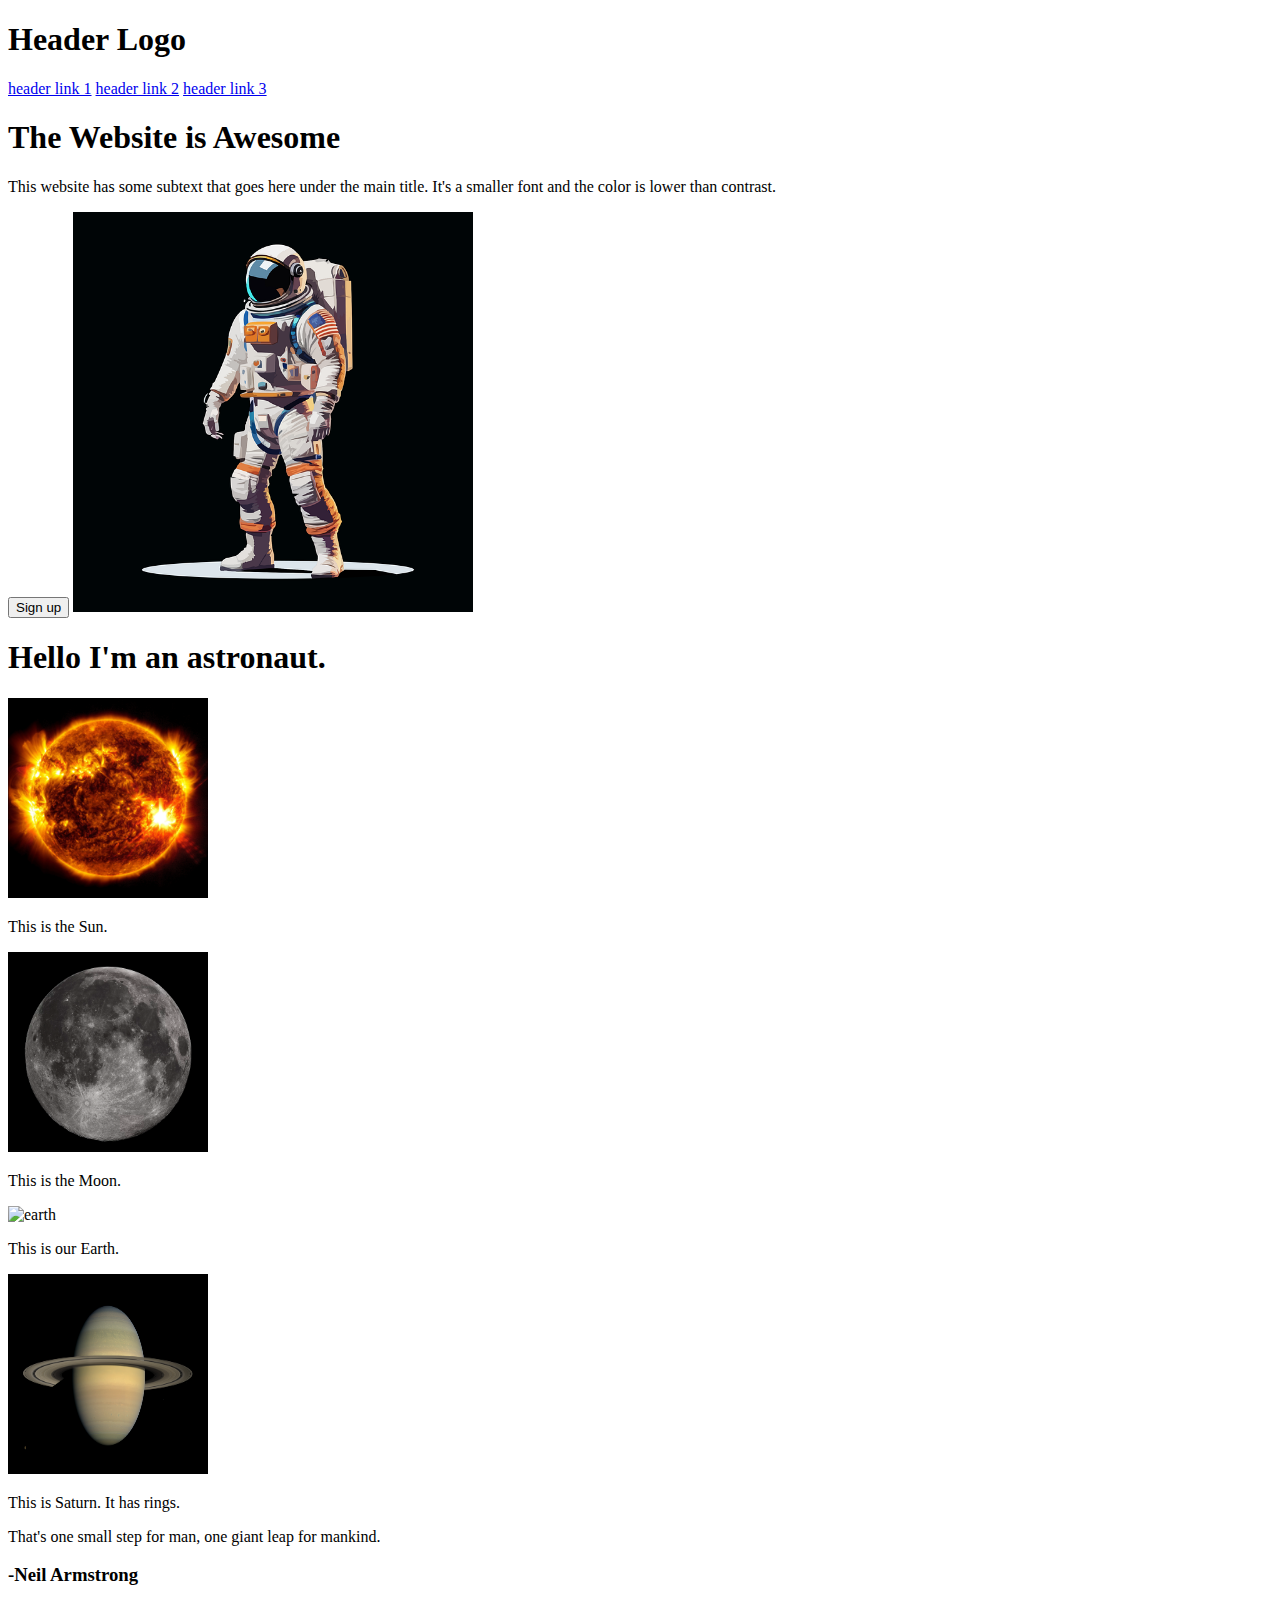
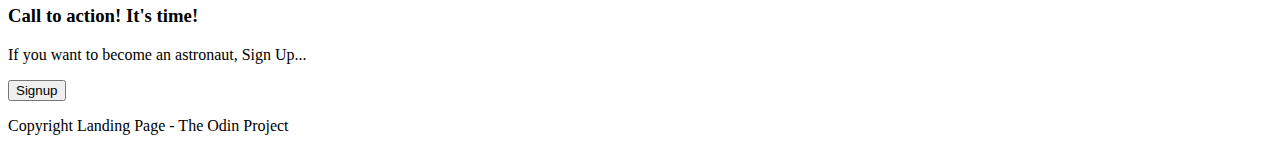
==== index.html @ 680029b4 "Structured the landing page without any styles added to it." ====
<!DOCTYPE html>
<html lang="en">
<head>
    <meta charset="UTF-8">
    <meta name="viewport" content="width=device-width, initial-scale=1.0">
    <title>Landing Page</title>
</head>
<body>
    <section class="header">
        <div class="nav">
            <h1>Header Logo</h1>
            <a href="/link1">header link 1</a>
            <a href="/link2">header link 2</a>
            <a href="/link3">header link 3</a>
        </div>
        <div class="intro">
            <h1>The Website is Awesome</h1>
            <p>This website has some subtext that goes here under the main title. It's a smaller font and the color is lower than contrast.</p>
            <button>Sign up</button>
            <img src="./images/astronaut.webp" alt="Astronaut Image" width="400px" height="400px">
        </div>
    </section>
    <section class="information">
        <div class="heading">
            <h1>Hello I'm an astronaut.</h1>
        </div>
        <div class="my-images">
            <div class="sun">
                <img src="./images/sun.webp" alt="sun" width="200px" height="200px">
                <p>This is the Sun.</p>
            </div>
            <div class="moon">
                <img src="./images/moon.webp" alt="moon" width="200px" height="200px">
                <p>This is the Moon.</p>
            </div>
            <div class="earth">
                <img src="./images/earth.jpg" alt="earth" width="200px" height="200px">
                <p>This is our Earth.</p>
            </div>
            <div class="saturn">
                <img src="./images/saturn.jpg" alt="saturn" width="200px" height="200px">
                <p>This is Saturn. It has rings.</p>
            </div>
        </div>
    </section>
    <section class="quote">
        <div class="neil-quote">
            <p>That's one small step for man, one giant leap for mankind.</p>
            <h3>-Neil Armstrong</h3>
        </div>
    </section>
    <section class="action">
        <div class="signup">
            <h3>Call to action! It's time!</h3>
            <p>If you want to become an astronaut, Sign Up...</p>
        </div>
        <button>Signup</button>
    </section>
    <section class="footer">
        <p>Copyright Landing Page - The Odin Project</p>
    </section>
</body>
</html>
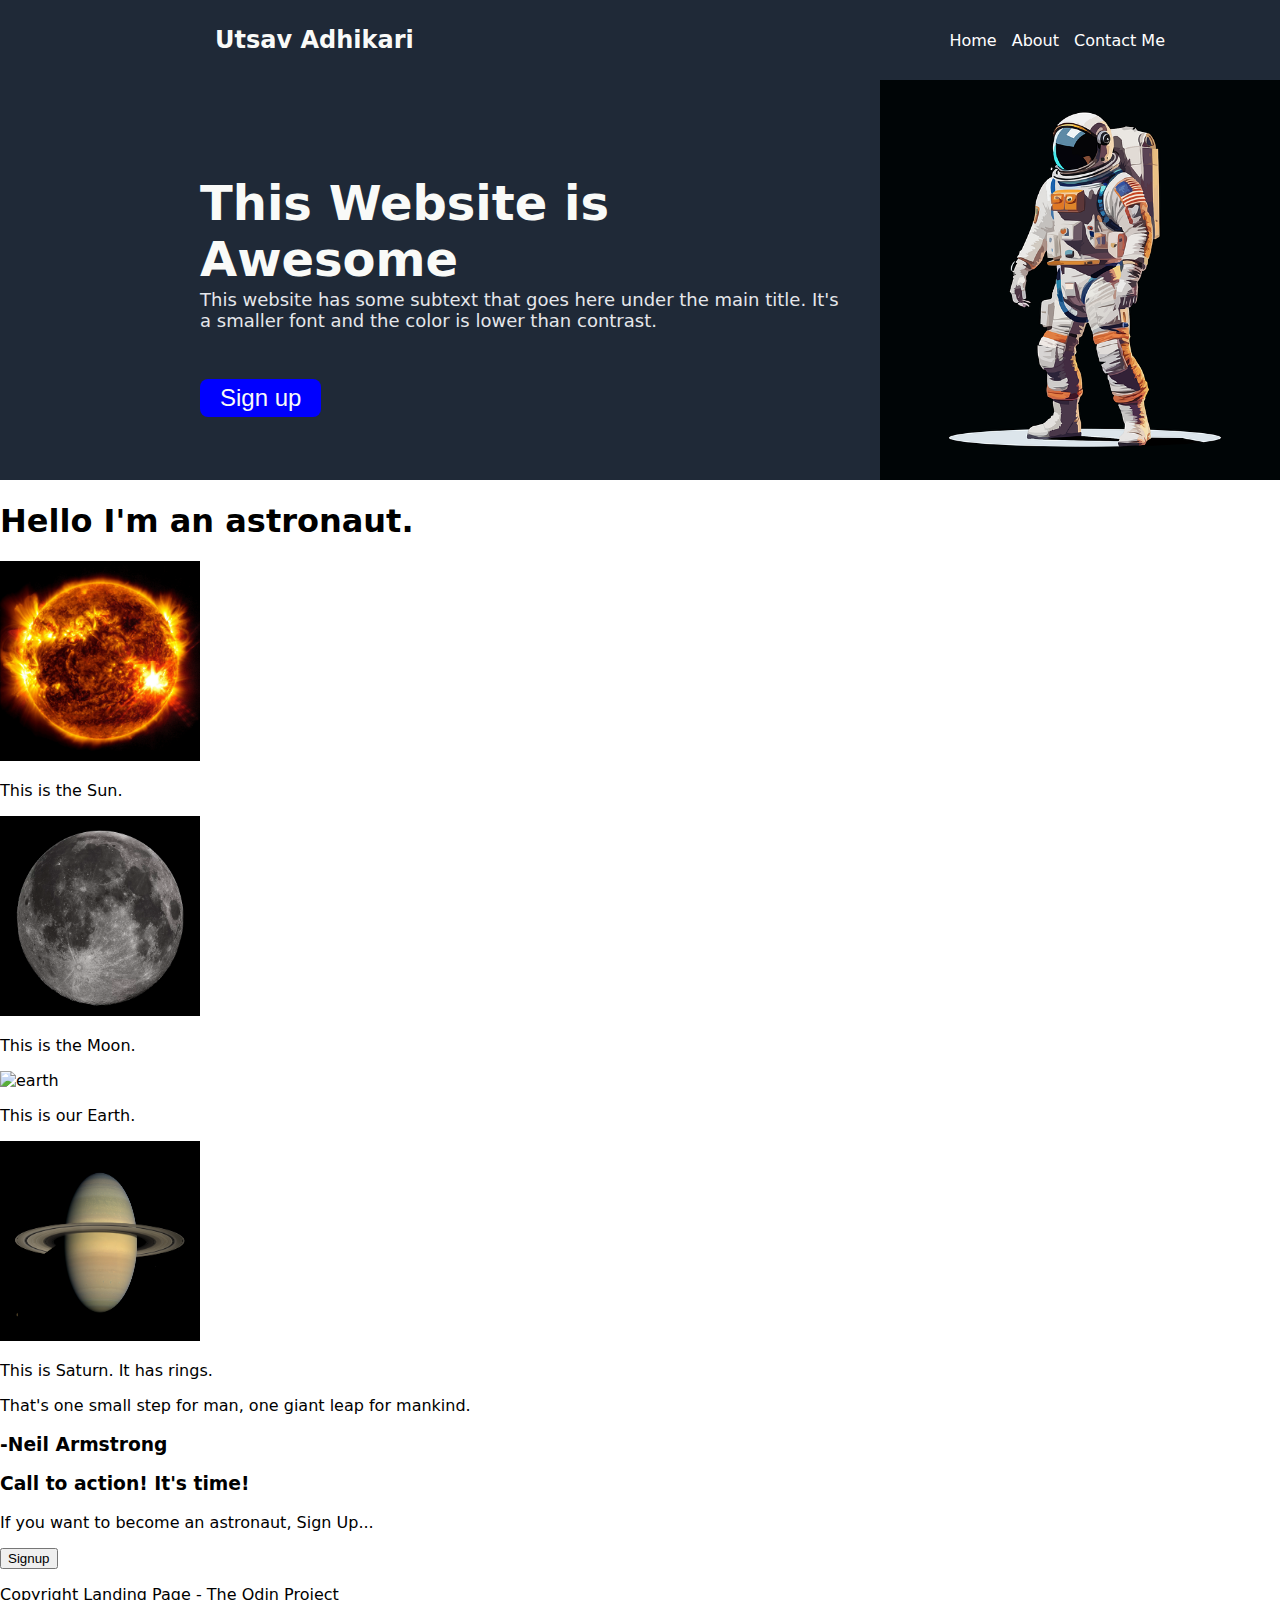
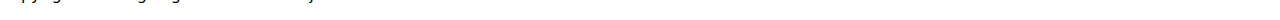
==== commit 812978d9: "Adding styles to half the page" ====
--- a/index.html
+++ b/index.html
@@ -4,19 +4,24 @@
     <meta charset="UTF-8">
     <meta name="viewport" content="width=device-width, initial-scale=1.0">
     <title>Landing Page</title>
+    <link rel="stylesheet" href="styles.css">
 </head>
 <body>
     <section class="header">
         <div class="nav">
-            <h1>Header Logo</h1>
-            <a href="/link1">header link 1</a>
-            <a href="/link2">header link 2</a>
-            <a href="/link3">header link 3</a>
+            <h1>Utsav Adhikari</h1>
+            <div class="links">
+                <a href="/link1">Home</a>
+                <a href="/link2">About</a>
+                <a href="/link3">Contact Me</a>
+            </div>
         </div>
         <div class="intro">
-            <h1>The Website is Awesome</h1>
-            <p>This website has some subtext that goes here under the main title. It's a smaller font and the color is lower than contrast.</p>
-            <button>Sign up</button>
+            <div class="three">
+                <h1>This Website is Awesome</h1>
+                <p>This website has some subtext that goes here under the main title. It's a smaller font and the color is lower than contrast.</p>
+                <button>Sign up</button>
+            </div>
             <img src="./images/astronaut.webp" alt="Astronaut Image" width="400px" height="400px">
         </div>
     </section>
--- a/styles.css
+++ b/styles.css
@@ -0,0 +1,66 @@
+a{
+    text-decoration: none;
+    color: white;
+}
+
+body{
+    margin: 0;
+    padding: 0;
+    font-family: system-ui, -apple-system, BlinkMacSystemFont, 'Segoe UI', Roboto, Oxygen, Ubuntu, Cantarell, 'Open Sans', 'Helvetica Neue', sans-serif;
+}
+
+.header{
+    background-color: #1f2937;
+}
+
+.nav{
+    display: flex;
+    padding: 10px 15px;
+}
+
+.nav h1{
+    margin-left: 200px;
+    font-size: 24px;
+    color: #f9faf8;
+}
+
+.links{
+    display: flex;
+    justify-content: flex-end;
+    gap: 15px;
+    align-items: center;
+    margin-left: auto;
+    margin-right: 100px;
+}
+
+.intro{
+    display:flex;
+    justify-content: center;
+    align-items: center;
+    gap: 30px;
+    margin-left: 200px;
+}
+
+.three h1{
+    font-size: 48px;
+    font-weight: bolder;
+    flex-wrap: wrap;
+    color: #f9faf8;
+}
+
+.three p{
+    font-size: 18px;
+    color: #e5e7eb;
+    position: relative;
+    top: -30px;
+}
+
+.three button{
+    font-size: 24px;
+    padding: 5px 20px;
+    background-color: blue;
+    color: #f9faf8;
+    border: none;
+    border-radius: 8px;
+}
+
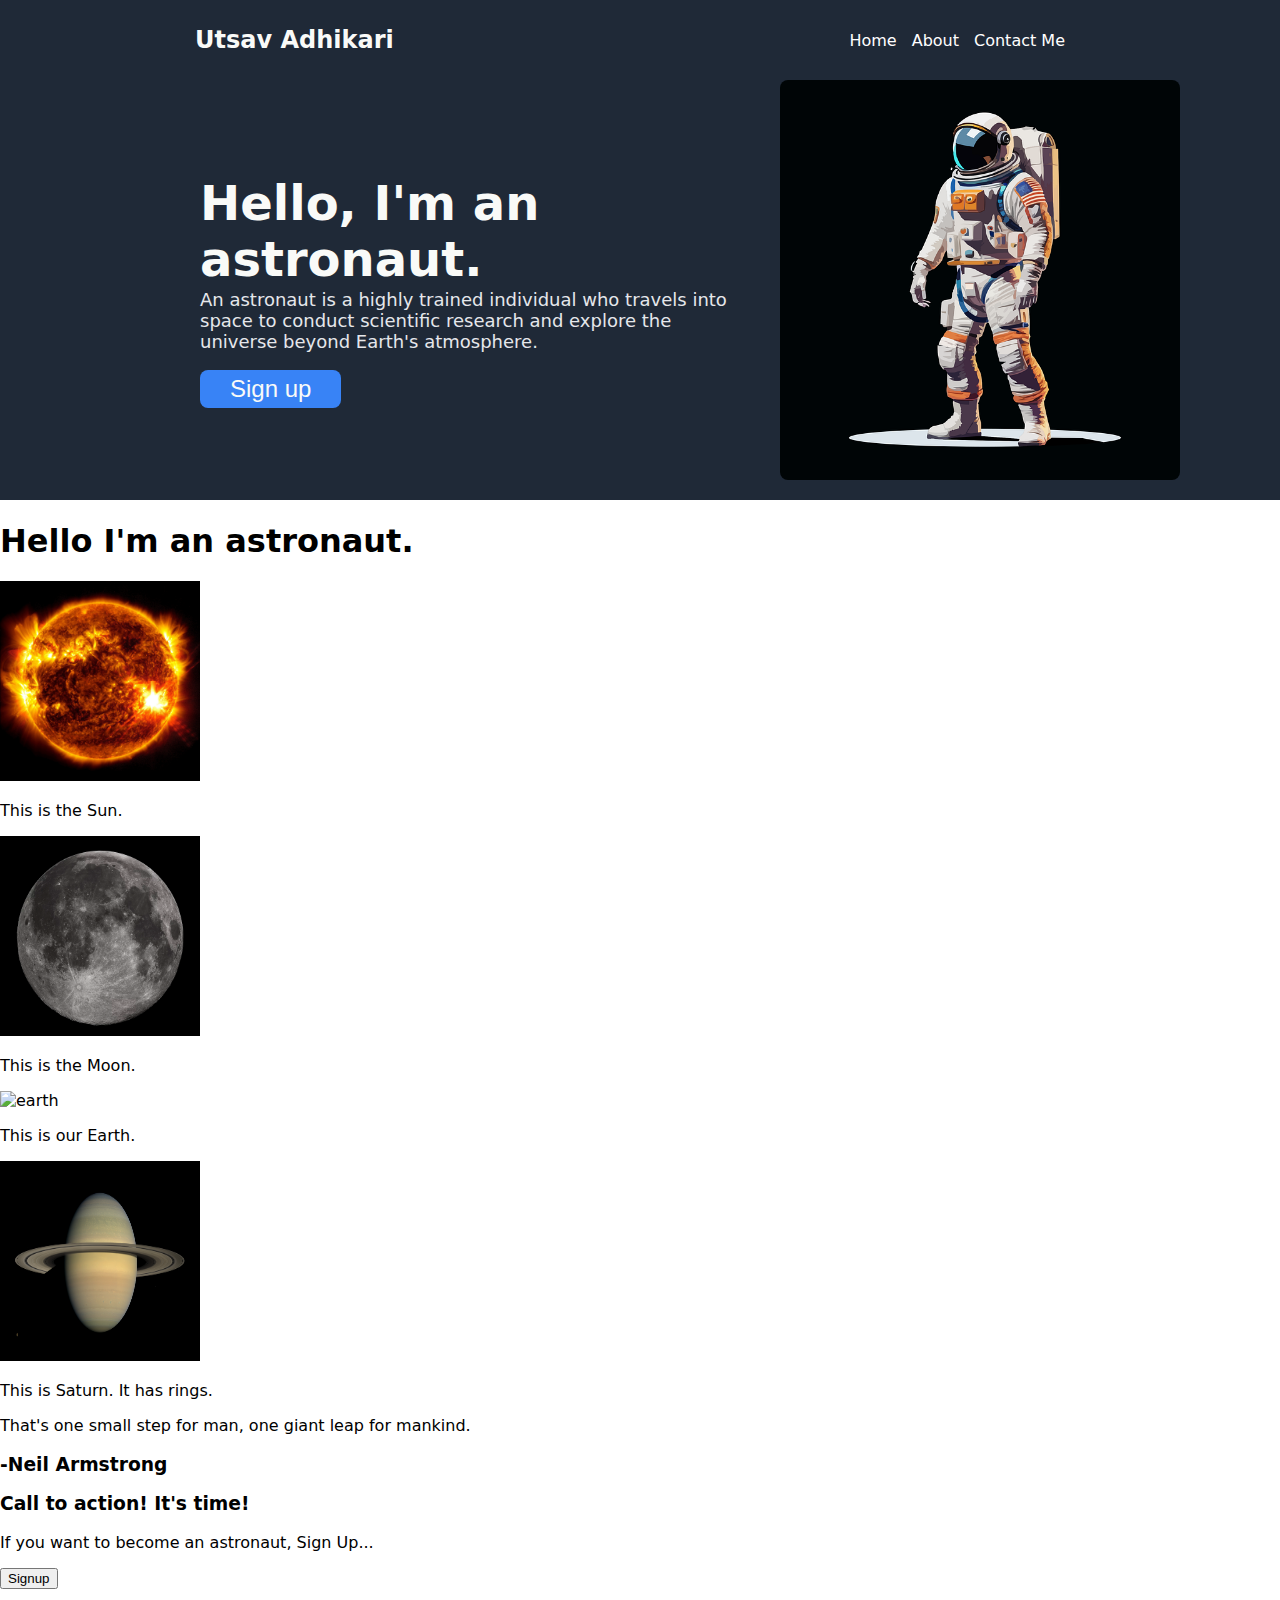
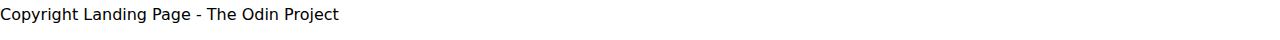
==== commit a224e7f6: "Added some descriptions for the page like new headings and paragraphs" ====
--- a/index.html
+++ b/index.html
@@ -18,8 +18,8 @@
         </div>
         <div class="intro">
             <div class="three">
-                <h1>This Website is Awesome</h1>
-                <p>This website has some subtext that goes here under the main title. It's a smaller font and the color is lower than contrast.</p>
+                <h1>Hello, I'm an astronaut.</h1>
+                <p>An astronaut is a highly trained individual who travels into space to conduct scientific research and explore the universe beyond Earth's atmosphere.</p>
                 <button>Sign up</button>
             </div>
             <img src="./images/astronaut.webp" alt="Astronaut Image" width="400px" height="400px">
--- a/styles.css
+++ b/styles.css
@@ -19,7 +19,7 @@
 }
 
 .nav h1{
-    margin-left: 200px;
+    margin-left: 180px;
     font-size: 24px;
     color: #f9faf8;
 }
@@ -30,7 +30,7 @@
     gap: 15px;
     align-items: center;
     margin-left: auto;
-    margin-right: 100px;
+    margin-right: 200px;
 }
 
 .intro{
@@ -57,10 +57,17 @@
 
 .three button{
     font-size: 24px;
-    padding: 5px 20px;
-    background-color: blue;
+    padding: 5px 30px;
+    background-color: #3883f6;
     color: #f9faf8;
     border: none;
     border-radius: 8px;
+    position: relative;
+    top: -30px;
 }
 
+.intro img{
+    border-radius: 8px;
+    margin-right: 100px;
+    margin-bottom: 20px;
+}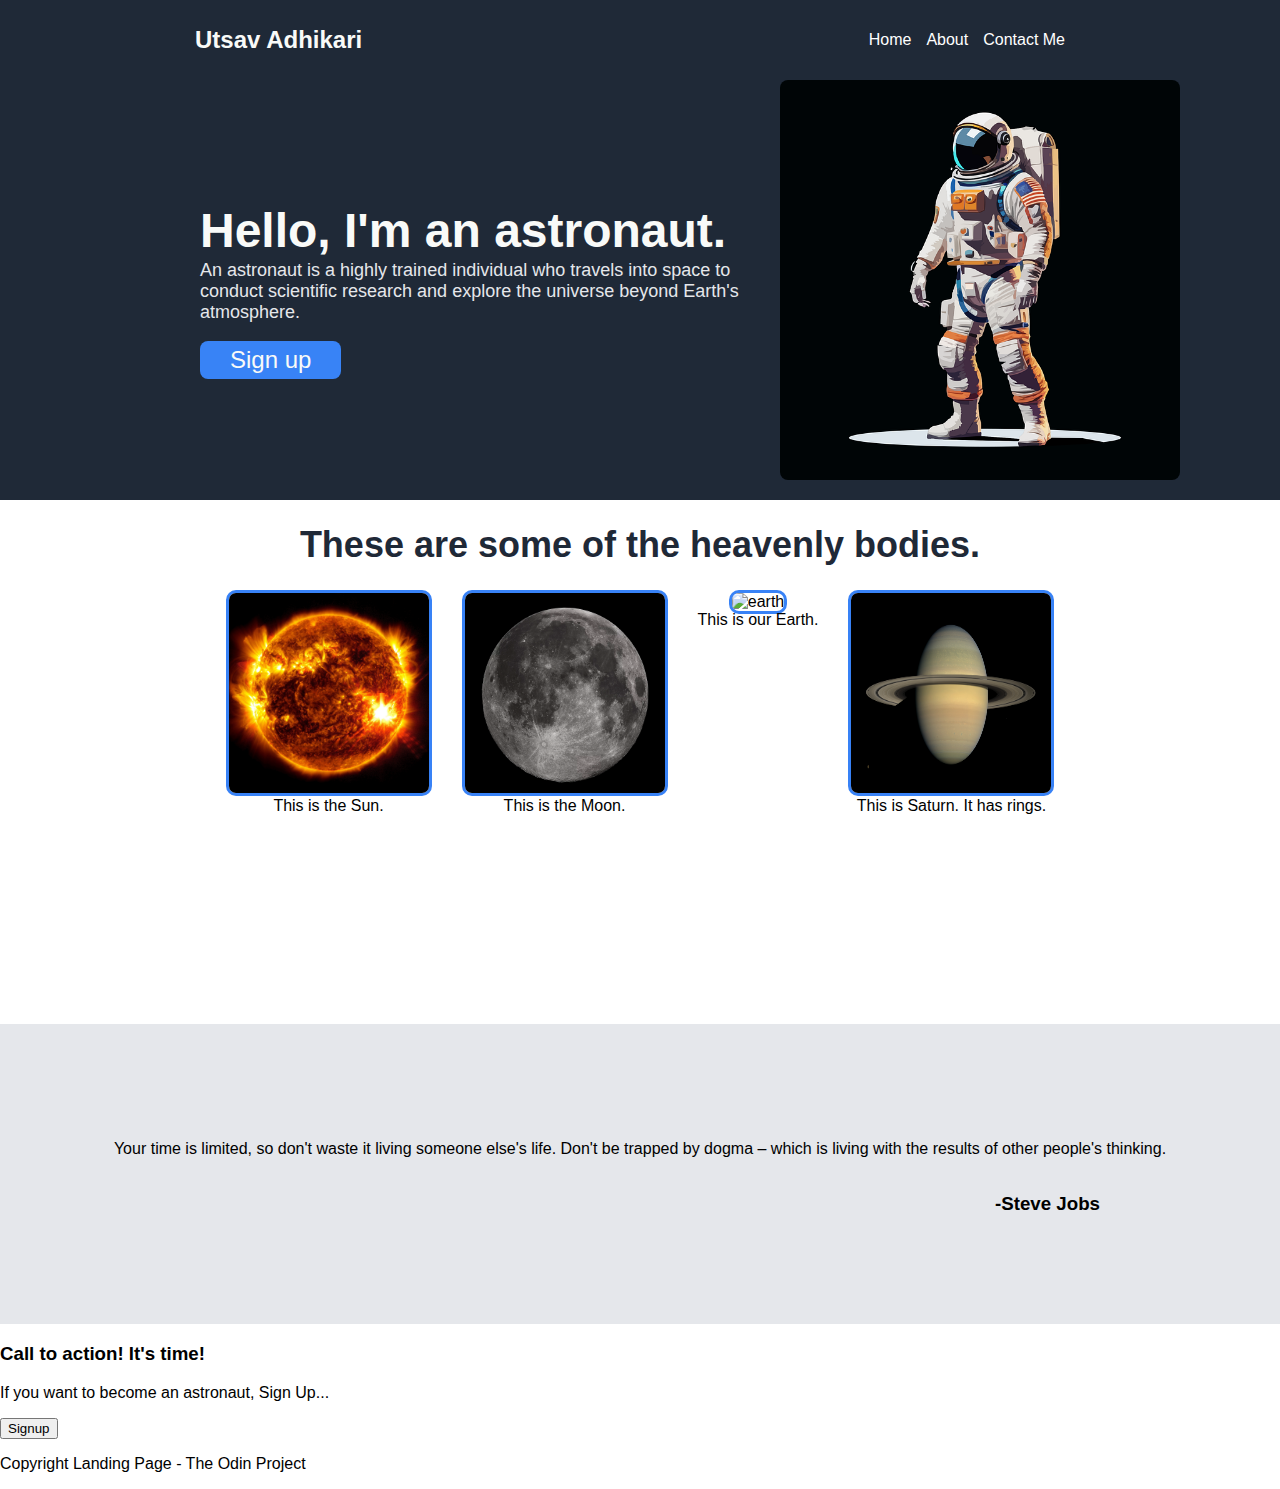
==== commit 3dad9d63: "added styles to the quote section" ====
--- a/index.html
+++ b/index.html
@@ -27,9 +27,9 @@
     </section>
     <section class="information">
         <div class="heading">
-            <h1>Hello I'm an astronaut.</h1>
+            <h1>These are some of the heavenly bodies.</h1>
         </div>
-        <div class="my-images">
+        <div class="my-images"> 
             <div class="sun">
                 <img src="./images/sun.webp" alt="sun" width="200px" height="200px">
                 <p>This is the Sun.</p>
@@ -49,9 +49,9 @@
         </div>
     </section>
     <section class="quote">
-        <div class="neil-quote">
-            <p>That's one small step for man, one giant leap for mankind.</p>
-            <h3>-Neil Armstrong</h3>
+        <div class="steve-quote">
+            <p>Your time is limited, so don't waste it living someone else's life. Don't be trapped by dogma – which is living with the results of other people's thinking.</p>
+            <h3>-Steve Jobs</h3>
         </div>
     </section>
     <section class="action">
--- a/styles.css
+++ b/styles.css
@@ -6,7 +6,7 @@
 body{
     margin: 0;
     padding: 0;
-    font-family: system-ui, -apple-system, BlinkMacSystemFont, 'Segoe UI', Roboto, Oxygen, Ubuntu, Cantarell, 'Open Sans', 'Helvetica Neue', sans-serif;
+    font-family:'Lucida Sans', 'Lucida Sans Regular', 'Lucida Grande', 'Lucida Sans Unicode', Geneva, Verdana, sans-serif;
 }
 
 .header{
@@ -70,4 +70,60 @@
     border-radius: 8px;
     margin-right: 100px;
     margin-bottom: 20px;
-}+}
+.information{
+    width: fit-content;
+    height: 500px;
+    margin: auto;
+}
+
+.information .heading{
+    width: fit-content;
+    margin-left: auto;
+    margin-right: auto;
+}
+
+.heading h1{
+    font-size: 36px;
+    color: #1f2937;
+    font-weight: bold;
+}
+
+.my-images{
+    display: flex;
+    justify-content: center;
+    gap: 30px;
+    text-align: center;
+}
+
+.my-images img{
+    border-radius: 10px;
+    border: 3px solid #3882f6;
+}
+
+.my-images p{
+    margin-top: -3px;
+}
+
+.quote{
+    background-color: #e5e7eb;
+    width: 100%;
+    height: 300px;
+    margin: auto;
+}
+
+.steve-quote{
+    display: flex;
+    flex-direction: column;
+    padding: 100px;
+}
+
+.steve-quote h3{
+    margin-left: auto;
+    margin-right: 80px;
+}
+
+.steve-quote p{
+    align-self: center;
+}
+
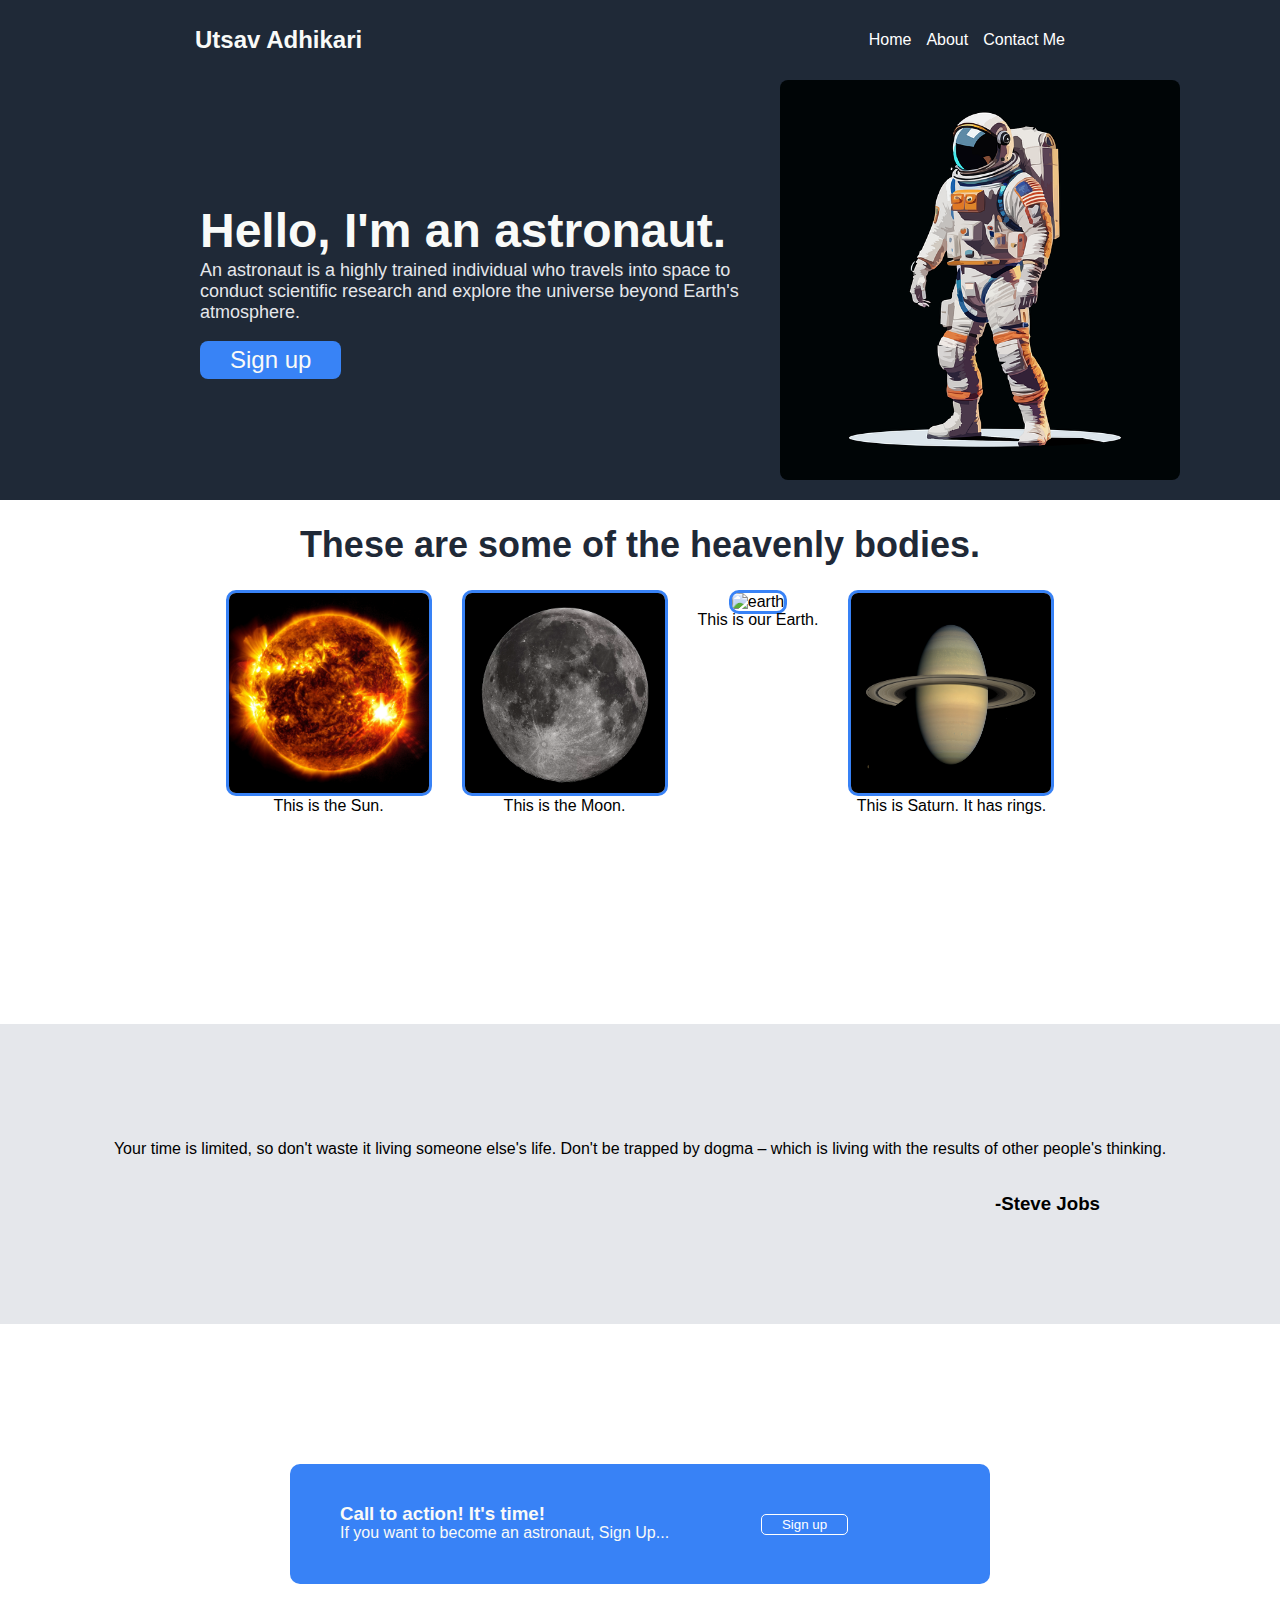
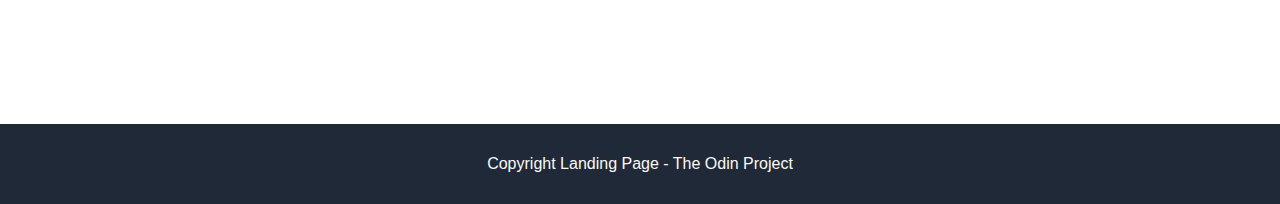
==== commit 86ed0020: "final commit: landing page completed" ====
--- a/index.html
+++ b/index.html
@@ -55,14 +55,20 @@
         </div>
     </section>
     <section class="action">
-        <div class="signup">
-            <h3>Call to action! It's time!</h3>
-            <p>If you want to become an astronaut, Sign Up...</p>
+        <div class="signup-button">
+            <div class="head-para">
+                <h3>Call to action! It's time!</h3>
+                <p>If you want to become an astronaut, Sign Up...</p>
+            </div>
+            <div class="button">
+                <button>Sign up</button>
+            </div>
         </div>
-        <button>Signup</button>
     </section>
     <section class="footer">
-        <p>Copyright Landing Page - The Odin Project</p>
+        <div class="copyright">
+            <p>Copyright Landing Page - The Odin Project</p>
+        </div>
     </section>
 </body>
 </html>--- a/styles.css
+++ b/styles.css
@@ -99,6 +99,8 @@
 .my-images img{
     border-radius: 10px;
     border: 3px solid #3882f6;
+    flex-shrink: 1;
+    flex-wrap: wrap;
 }
 
 .my-images p{
@@ -127,3 +129,46 @@
     align-self: center;
 }
 
+
+.action{
+    display: flex;
+    justify-content: center;
+    align-items: center;
+    height: 400px;
+}
+
+.signup-button{
+    display: flex;
+    background-color: #3882f6;
+    padding: 20px 50px;
+    border-radius: 10px;
+    width: 600px;
+    height: 80px;
+    color: #f9faf8;
+}
+
+.signup-button p{
+    margin-top: -20px;
+}
+
+.button{
+    margin:auto;
+}
+
+.button button{
+    padding: 2px 20px;
+    background-color: #3882f6;
+    border: 1px solid white;
+    border-radius: 5px;
+    color: white;
+    cursor: pointer;
+}
+
+.footer{
+    background-color: #1f2937;
+    height: 80px;
+    color: #f9faf8;
+    display: flex;
+    justify-content: center;
+    align-items: center;
+}
